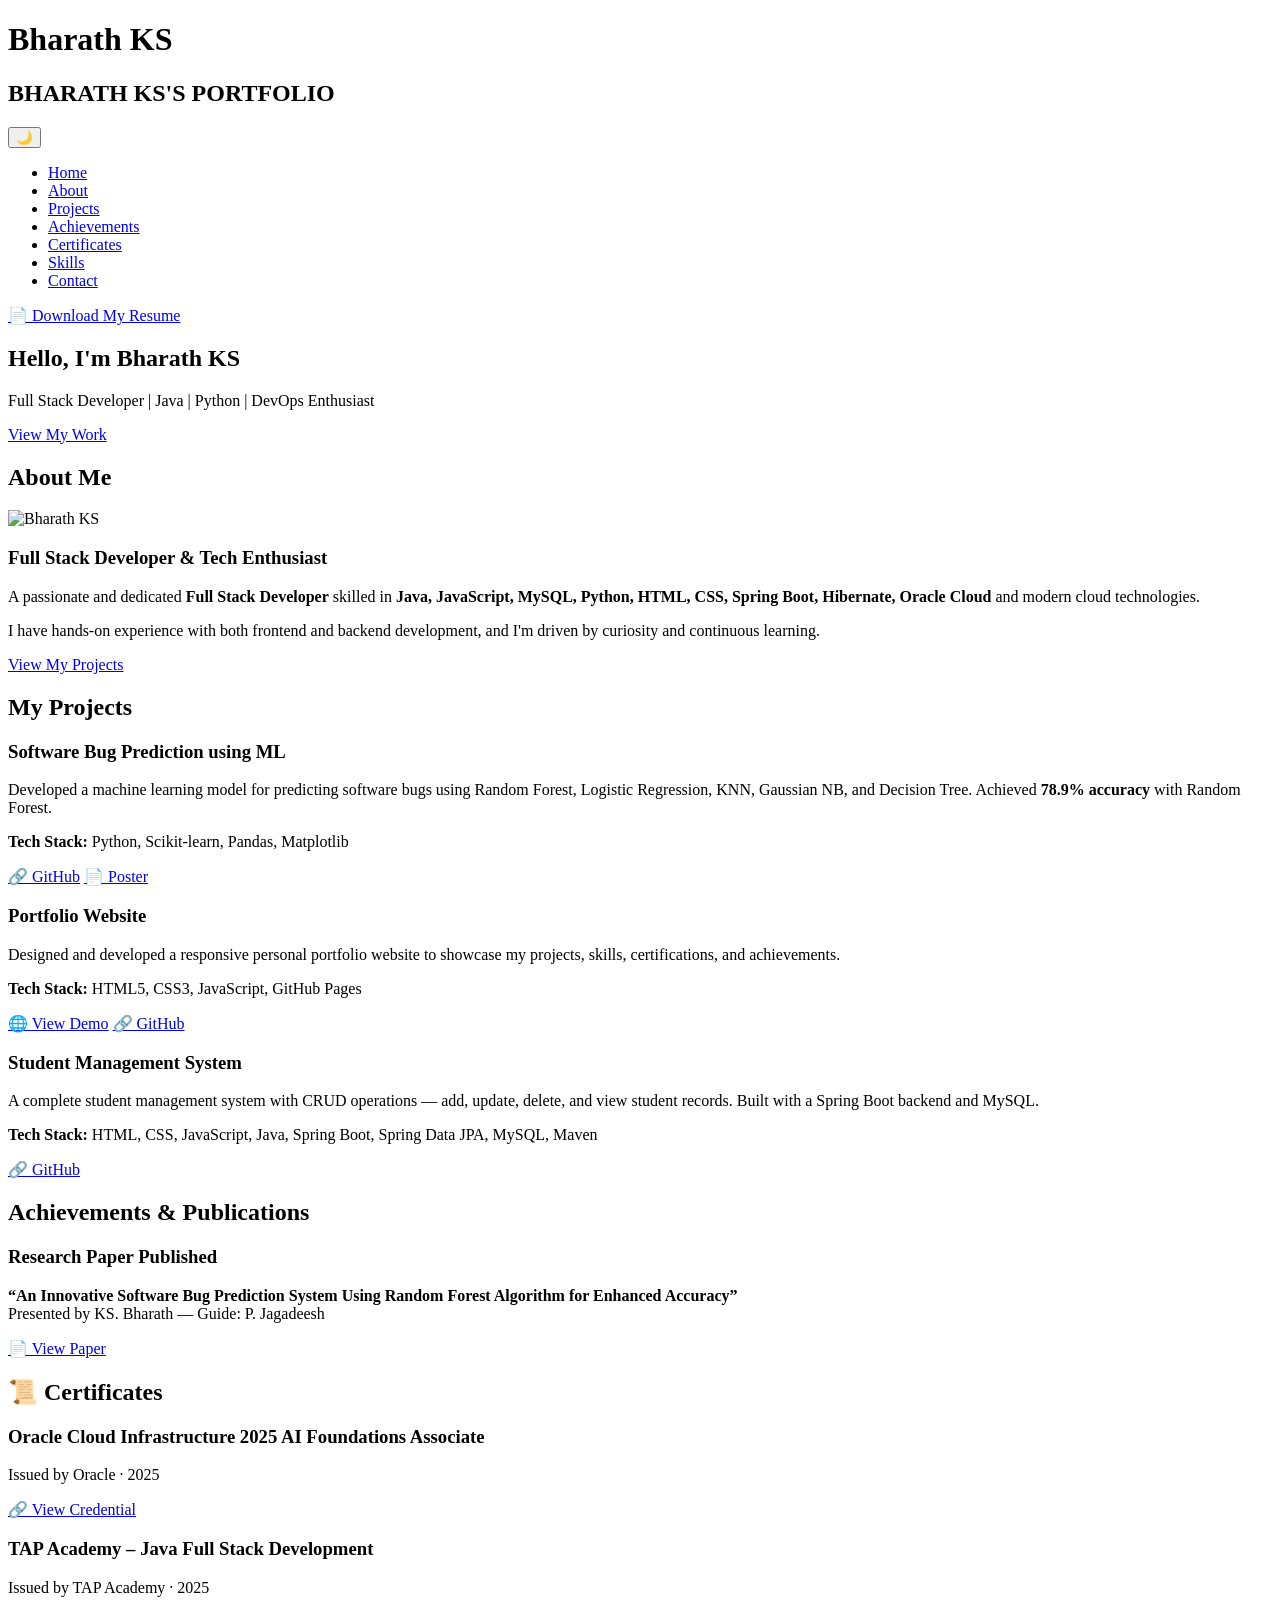
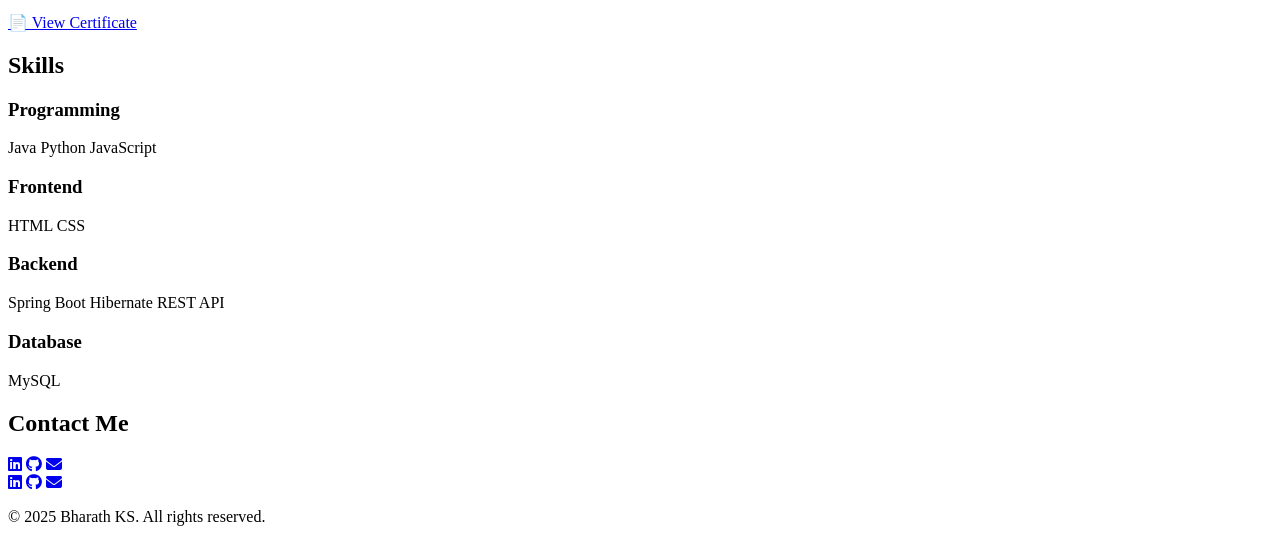
==== index.html @ 5dd4c8ee "Update and rename Assets/Index.html to index.html" ====
<!DOCTYPE html>
<html lang="en">
<head>
  <meta charset="UTF-8" />
  <meta name="viewport" content="width=device-width, initial-scale=1.0"/>
  <title>Bharath KS Portfolio</title>
  <link rel="stylesheet" href="styles.css">
  <link rel="stylesheet" href="https://cdnjs.cloudflare.com/ajax/libs/font-awesome/6.5.0/css/all.min.css">
</head>

<body>
  <!-- Preloader -->
  <div id="preloader">
    <h1 class="gradient-text gradient-glow">Bharath KS</h1>
  </div>

  <!-- Header -->
  <header>
    <nav>
      <div class="nav-left">
        <h2 class="logo">BHARATH KS'S PORTFOLIO</h2>
        <button id="theme-toggle" class="theme-btn">🌙</button>
      </div>
      <ul>
        <li><a href="#hero">Home</a></li>
        <li><a href="#about">About</a></li>
        <li><a href="#projects">Projects</a></li>
        <li><a href="#achievements">Achievements</a></li>
        <li><a href="#certificates">Certificates</a></li>
        <li><a href="#skills">Skills</a></li>
        <li><a href="#contact">Contact</a></li>
      </ul>
    </nav>
  </header>

  <!-- Hero Section -->
  <section id="hero" class="reveal">
    <div class="floating-bg"></div>
    <div class="particles"></div>

    <a href="https://raw.githubusercontent.com/Bharathksb/Portifolio/main/Assets/resume%20.pdf" class="btn" download>📄 Download My Resume</a>

    <h1>Hello, I'm <span>Bharath KS</span></h1>
    <p>Full Stack Developer | Java | Python | DevOps Enthusiast</p>
    <a href="#projects" class="btn">View My Work</a>
  </section>

  <!-- About (NO animated section-bg) -->
  <section id="about" class="reveal">
    <h2 class="gradient-text">About Me</h2>
    <div class="about-wrapper tilt">
      <div class="about-img">
        <img src="https://raw.githubusercontent.com/Bharathksb/Portifolio/main/Assets/WhatsApp%20Image%202025-11-21%20at%2012.50.10_729240c5.jpg" alt="Bharath KS">
      </div>
      <div class="about-content">
        <h3>Full Stack Developer & Tech Enthusiast</h3>
        <p>
          A passionate and dedicated <strong>Full Stack Developer</strong> skilled in
          <strong>Java, JavaScript, MySQL, Python, HTML, CSS, Spring Boot, Hibernate, Oracle Cloud</strong>
          and modern cloud technologies.
        </p>
        <p>
          I have hands-on experience with both frontend and backend development, and I'm driven by curiosity and continuous learning.
        </p>
        <a class="about-btn" href="#projects">View My Projects</a>
      </div>
    </div>
  </section>

  <!-- Projects (animated background) -->
  <section id="projects" class="reveal section-animated-bg">
    <h2 class="gradient-text">My Projects</h2>
    <div class="projects-grid">
      <div class="project-card tilt">
        <h3 class="project-title">Software Bug Prediction using ML</h3>
        <p class="project-desc">
          Developed a machine learning model for predicting software bugs using Random Forest, Logistic Regression, KNN, Gaussian NB, and Decision Tree.
          Achieved <strong>78.9% accuracy</strong> with Random Forest.
        </p>
        <p class="project-tech"><strong>Tech Stack:</strong> Python, Scikit-learn, Pandas, Matplotlib</p>
        <div class="project-links">
          <a href="#" target="_blank">🔗 GitHub</a>
          <a href="https://cdn.jsdelivr.net/gh/Bharathksb/project-poster/Bharath%20ks%20191911090.pdf" target="_blank" rel="noopener noreferrer">📄 Poster</a>
        </div>
      </div>

      <div class="project-card tilt">
        <h3 class="project-title">Portfolio Website</h3>
        <p class="project-desc">
          Designed and developed a responsive personal portfolio website to showcase my projects, skills, certifications, and achievements.
        </p>
        <p class="project-tech"><strong>Tech Stack:</strong> HTML5, CSS3, JavaScript, GitHub Pages</p>
        <div class="project-links">
          <a href="https://bharathksb.github.io/Portifolio/" target="_blank">🌐 View Demo</a>
          <a href="https://github.com/Bharathksb/Portifolio" target="_blank">🔗 GitHub</a>
        </div>
      </div>

      <div class="project-card tilt">
        <h3 class="project-title">Student Management System</h3>
        <p class="project-desc">
          A complete student management system with CRUD operations — add, update, delete, and view student records. Built with a Spring Boot backend and MySQL.
        </p>
        <p class="project-tech"><strong>Tech Stack:</strong> HTML, CSS, JavaScript, Java, Spring Boot, Spring Data JPA, MySQL, Maven</p>
        <div class="project-links">
          <a href="https://github.com/Bharathksb/student-management-system" target="_blank">🔗 GitHub</a>
        </div>
      </div>
    </div>
  </section>

  <!-- Achievements (animated background) -->
  <section id="achievements" class="reveal section-animated-bg">
    <h2 class="gradient-text">Achievements & Publications</h2>
    <div class="achievements-list">
      <div class="achievement-card tilt">
        <h3>Research Paper Published</h3>
        <p>
          <strong>“An Innovative Software Bug Prediction System Using Random Forest Algorithm for Enhanced Accuracy”</strong><br>
          Presented by KS. Bharath — Guide: P. Jagadeesh
        </p>
        <a href="https://cdn.jsdelivr.net/gh/Bharathksb/final-year-paper-presentation/paper%20presenatation.pdf" target="_blank">📄 View Paper</a>
      </div>
    </div>
  </section>

  <!-- Certificates (animated background) -->
  <section id="certificates" class="reveal section-animated-bg">
    <h2 class="section-title">📜 Certificates</h2>
    <div class="certificates-grid">
      <div class="certificate-card tilt">
        <h3>Oracle Cloud Infrastructure 2025 AI Foundations Associate</h3>
        <p>Issued by Oracle · 2025</p>
        <a href="https://catalog-education.oracle.com/pls/certview/sharebadge?id=D004F9D6E16A82707DEFC0002E5AE96B21A67E982A625D5447499EF19A21D7B6" target="_blank">🔗 View Credential</a>
      </div>

      <div class="certificate-card tilt">
        <h3>TAP Academy – Java Full Stack Development</h3>
        <p>Issued by TAP Academy · 2025</p>
        <a href="https://cdn.jsdelivr.net/gh/Bharathksb/tap-academy-/Bharath%20K%20S%20%20fswd%20certificate%20.pdf" target="_blank">📄 View Certificate</a>
      </div>
    </div>
  </section>

  <!-- Skills (animated background) -->
  <section id="skills" class="reveal section-animated-bg">
    <h2 class="gradient-text">Skills</h2>
    <div class="skills-wrapper">
      <div class="skill-group">
        <h3>Programming</h3>
        <span>Java</span>
        <span>Python</span>
        <span>JavaScript</span>
      </div>

      <div class="skill-group">
        <h3>Frontend</h3>
        <span>HTML</span>
        <span>CSS</span>
      </div>

      <div class="skill-group">
        <h3>Backend</h3>
        <span>Spring Boot</span>
        <span>Hibernate</span>
        <span>REST API</span>
      </div>

      <div class="skill-group">
        <h3>Database</h3>
        <span>MySQL</span>
      </div>
    </div>
  </section>

  <!-- Contact (animated background) -->
  <section id="contact" class="reveal section-animated-bg">
    <h2 class="gradient-text">Contact Me</h2>
    <div class="social-links">
      <a href="https://www.linkedin.com/in/ks-bharath/" target="_blank"><i class="fab fa-linkedin"></i></a>
      <a href="https://github.com/Bharathksb" target="_blank"><i class="fab fa-github"></i></a>
      <a href="mailto:bharathks98408@gmail.com" target="_blank"><i class="fas fa-envelope"></i></a>
    </div>
  </section>

  <!-- Floating Sidebar -->
  <div class="social-sidebar">
    <a href="https://www.linkedin.com/in/ks-bharath/" target="_blank"><i class="fab fa-linkedin"></i></a>
    <a href="https://github.com/Bharathksb" target="_blank"><i class="fab fa-github"></i></a>
    <a href="mailto:bharathks98408@gmail.com" target="_blank"><i class="fas fa-envelope"></i></a>
  </div>

  <!-- Footer -->
  <footer>
    <p>&copy; 2025 Bharath KS. All rights reserved.</p>
  </footer>

  <script src="script.js"></script>
</body>
</html>
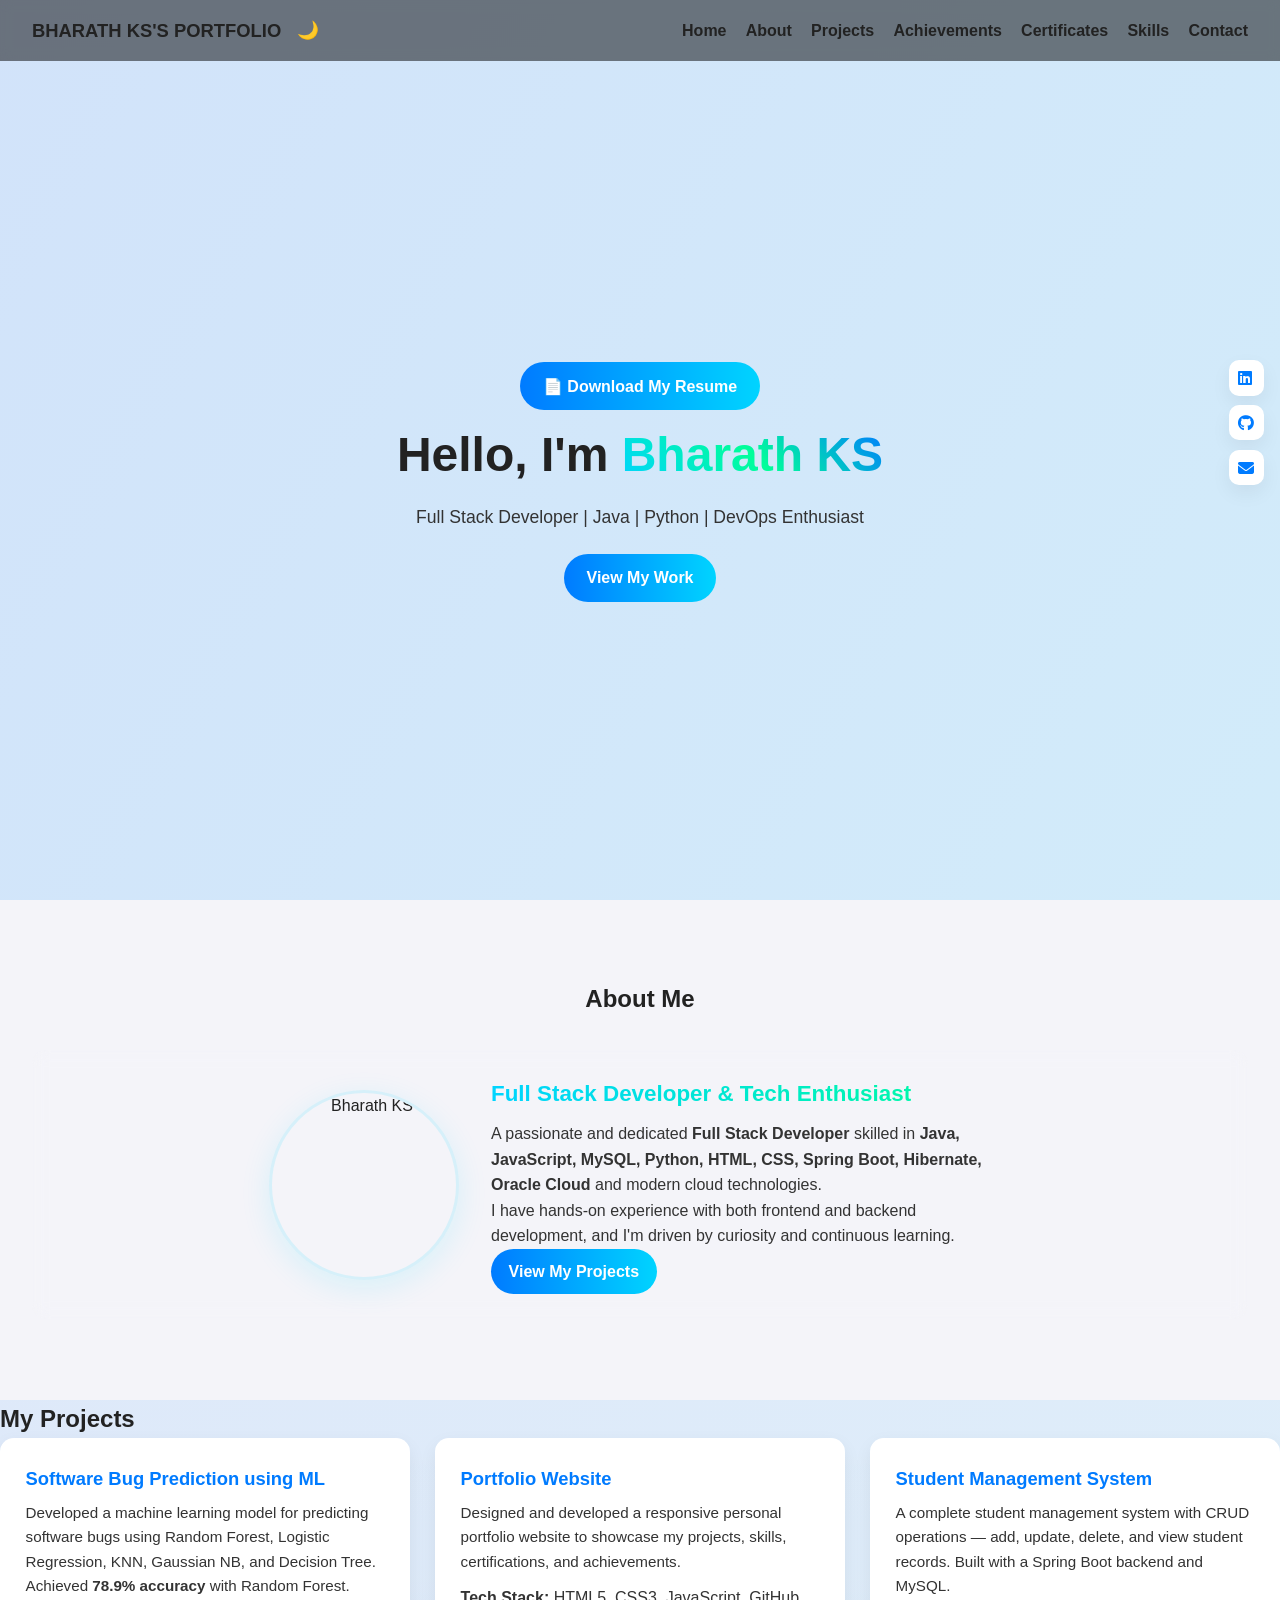
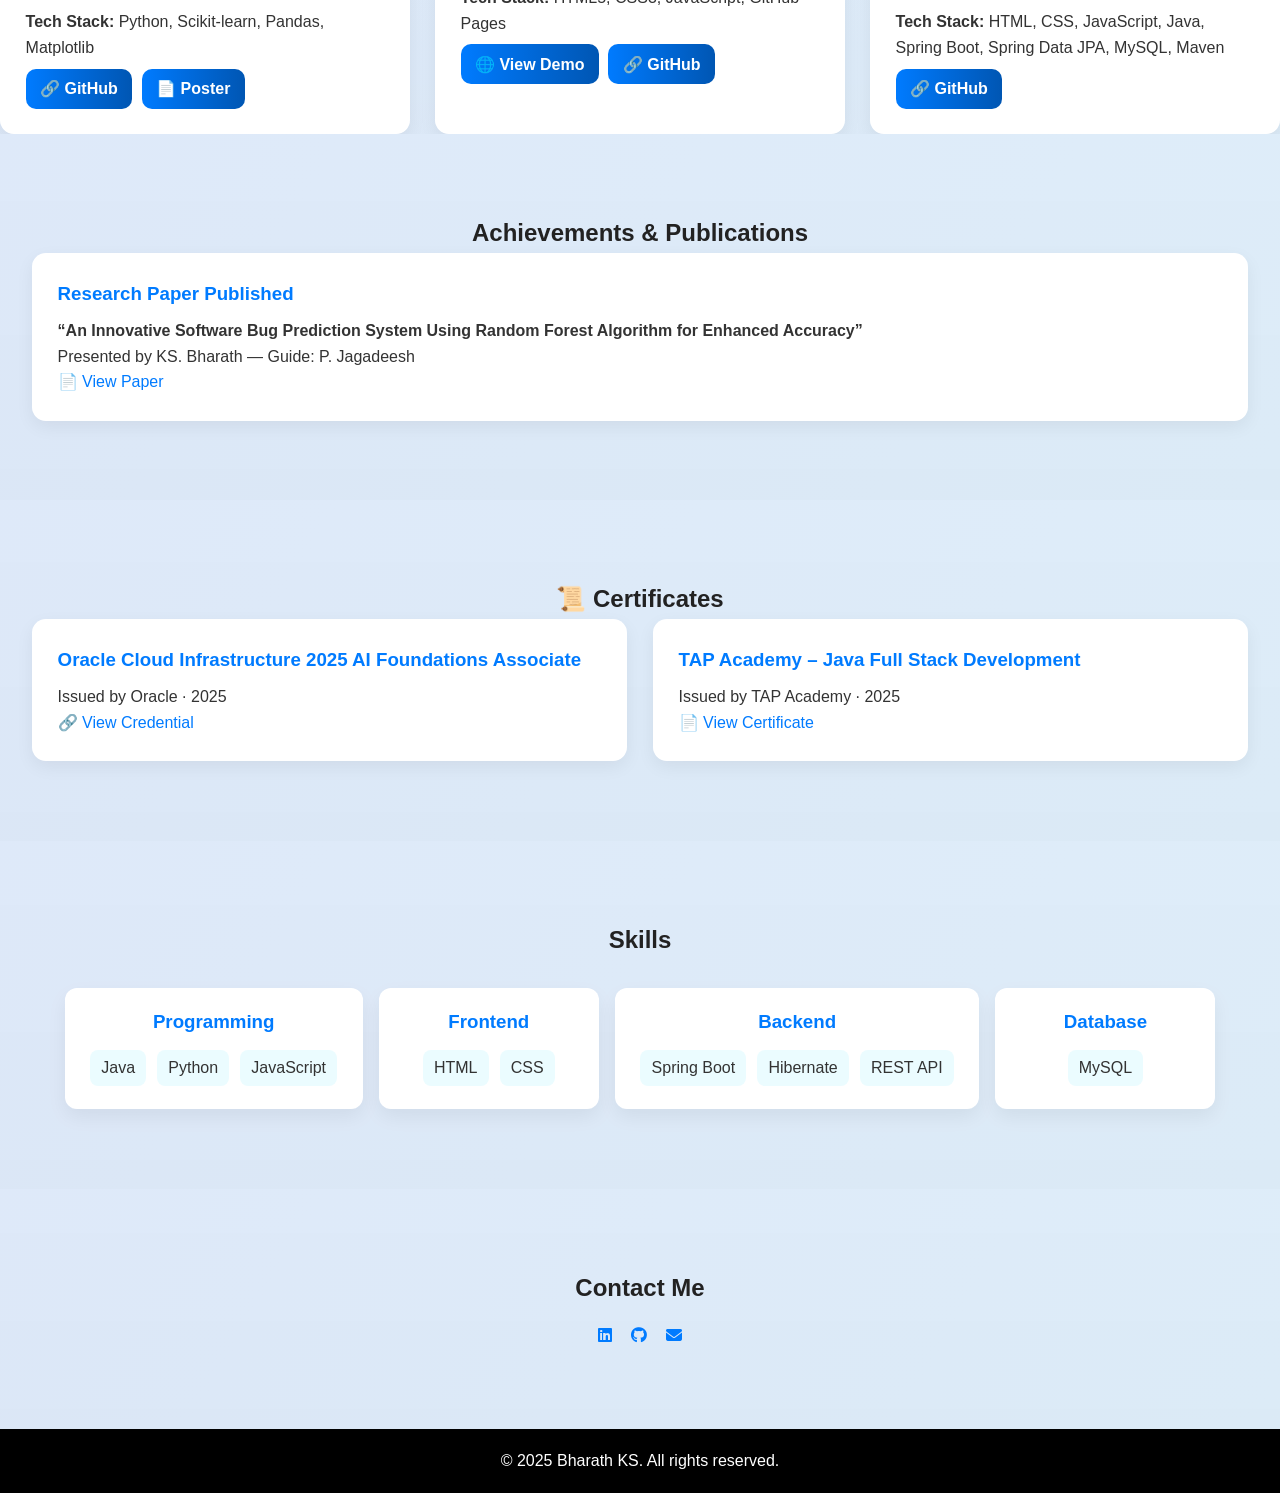
==== commit ccb401e0: "Fix HTML encoding issues in index.html" ====
--- a/index.html
+++ b/index.html
@@ -38,7 +38,7 @@
     <div class="floating-bg"></div>
     <div class="particles"></div>
 
-    <a href="https://raw.githubusercontent.com/Bharathksb/Portifolio/main/Assets/resume%20.pdf" class="btn" download>📄 Download My Resume</a>
+    <a href="https://raw.githubusercontent.com/Bharathksb/Portifolio/main/Assets/Resume%20.pdf" class="btn" download>📄 Download My Resume</a>
 
     <h1>Hello, I'm <span>Bharath KS</span></h1>
     <p>Full Stack Developer | Java | Python | DevOps Enthusiast</p>
@@ -198,3 +198,4 @@
   <script src="script.js"></script>
 </body>
 </html>
+
--- a/styles.css
+++ b/styles.css
@@ -0,0 +1,153 @@
+/* =========================
+   Reset & Base Styles
+   ========================= */
+* { margin: 0; padding: 0; box-sizing: border-box; }
+body {
+  font-family: "Poppins", "Arial", sans-serif;
+  background: var(--bg);
+  color: var(--text);
+  line-height: 1.6;
+  overflow-x: hidden;
+  transition: background 0.4s, color 0.4s;
+}
+a { color: var(--accent); text-decoration: none; transition: color 0.3s ease; }
+a:hover { color: var(--accent-hover); }
+
+/* Theme Variables */
+:root {
+  --bg: #f4f4f9;
+  --text: #222;
+  --accent: #007bff;
+  --accent-hover: #0056b3;
+  --card-bg: #fff;
+  --card-text: #333;
+}
+body.dark-theme {
+  --bg: #0a0a0a;
+  --text: #f1f5f9;
+  --accent: #00d4ff;
+  --accent-hover: #00ff99;
+  --card-bg: rgba(255,255,255,0.04);
+  --card-text: #e6eef6;
+}
+
+/* Header */
+header {
+  position: fixed; top: 0; left: 0; width: 100%; z-index: 50;
+  background: rgba(0,0,0,0.5); backdrop-filter: blur(6px);
+}
+nav { display:flex; justify-content:space-between; align-items:center; padding:1rem 2rem; }
+nav ul { display:flex; gap:1.2rem; list-style:none; }
+nav ul li a { color: var(--text); font-weight:600; }
+.nav-left { display:flex; align-items:center; gap:1rem; }
+.logo { font-size:1.15rem; font-weight:700; color:var(--text); }
+.theme-btn { font-size:1.1rem; background:none; border:none; cursor:pointer; color:inherit; }
+
+/* Hero */
+#hero {
+  position:relative; height:100vh; display:flex; flex-direction:column;
+  justify-content:center; align-items:center; text-align:center; overflow:hidden;
+  padding-top:4rem;
+}
+#hero h1 { font-size:3rem; margin-bottom:0.6rem; }
+#hero h1 span {
+  background: linear-gradient(45deg,#00d4ff,#00ff99,#007bff);
+  -webkit-background-clip:text; -webkit-text-fill-color:transparent; animation:gradientText 6s ease infinite;
+}
+#hero p { font-size:1.1rem; margin-bottom:1rem; color:var(--card-text); }
+.btn { padding:0.7rem 1.4rem; border-radius:40px; color:#fff; background:linear-gradient(90deg,#007bff,#00d4ff); font-weight:700; text-decoration:none; margin:0.4rem; display:inline-block; }
+.btn:hover { transform:scale(1.03); }
+
+/* gradient floating bg (hero) */
+.floating-bg { position:absolute; top:0; left:0; width:100%; height:100%; background:linear-gradient(120deg,#007bff,#00d4ff,#00ff99); background-size:300% 300%; animation:gradientMove 12s ease infinite; opacity:0.14; z-index:-2; }
+.particles { position:absolute; inset:0; pointer-events:none; z-index:-1; }
+
+/* Projects / Cards base */
+.projects-grid, .certificates-grid, .achievements-list { display:grid; gap:1.6rem; grid-template-columns: repeat(auto-fit, minmax(280px,1fr)); align-items:stretch; }
+.project-card, .certificate-card, .achievement-card {
+  background: var(--card-bg); color:var(--card-text); padding:1.6rem; border-radius:14px; box-shadow:0 6px 18px rgba(0,0,0,0.06); transition:transform .25s ease, box-shadow .25s ease; text-align:left;
+}
+.project-card:hover, .certificate-card:hover, .achievement-card:hover { transform:translateY(-8px); box-shadow:0 25px 60px rgba(0,212,255,0.12); }
+
+/* Project inner */
+.project-title { color:var(--accent); margin-bottom:0.5rem; font-size:1.15rem; }
+.project-desc { font-size:0.95rem; margin-bottom:0.7rem; color:var(--card-text); }
+.project-links { margin-top:0.5rem; display:flex; gap:0.6rem; flex-wrap:wrap; }
+.project-links a { padding:0.45rem 0.9rem; border-radius:10px; background:linear-gradient(90deg,var(--accent),var(--accent-hover)); color:#fff; font-weight:700; }
+
+/* Achievements updated */
+#achievements { text-align:center; padding:5rem 2rem; }
+.achievement-card h3 { color:var(--accent); margin-bottom:0.6rem; }
+
+/* Certificates */
+#certificates { text-align:center; padding:5rem 2rem; }
+.certificate-card h3 { color:var(--accent); margin-bottom:0.6rem; }
+
+/* About */
+#about { padding:5rem 2rem; text-align:center; }
+.about-wrapper {
+  margin-top:2rem; display:flex; gap:2rem; align-items:center; justify-content:center; flex-wrap:wrap;
+  background: rgba(255,255,255,0.03); padding:1.6rem; border-radius:14px; backdrop-filter: blur(8px);
+}
+.about-img { display:flex; justify-content:center; align-items:center; }
+.about-img img { width:190px; height:190px; object-fit:cover; border-radius:50%; border:3px solid rgba(0,212,255,0.12); box-shadow:0 8px 30px rgba(0,212,255,0.12); }
+.about-content { max-width:520px; text-align:left; color:var(--card-text); }
+.about-content h3 { font-size:1.4rem; margin-bottom:0.6rem; background:linear-gradient(90deg,#00d4ff,#00ff99); -webkit-background-clip:text; -webkit-text-fill-color:transparent; }
+
+/* About button */
+.about-btn { display:inline-block; padding:0.6rem 1.1rem; border-radius:40px; background:linear-gradient(90deg,#007bff,#00d4ff); color:#fff; font-weight:700; }
+
+/* Skills (side-by-side groups) */
+#skills { padding:5rem 2rem; text-align:center; }
+.skills-wrapper { margin-top:1.8rem; display:flex; flex-wrap:wrap; justify-content:center; gap:1rem; }
+.skill-group { min-width:220px; background:var(--card-bg); padding:1.2rem 1.4rem; border-radius:12px; box-shadow:0 8px 20px rgba(0,0,0,0.06); text-align:center; transition:transform .25s ease; }
+.skill-group:hover { transform:translateY(-6px); box-shadow:0 20px 40px rgba(0,212,255,0.08); }
+.skill-group h3 { color:var(--accent); margin-bottom:0.6rem; }
+.skill-group span { display:inline-block; margin:0.2rem; padding:0.35rem 0.7rem; border-radius:8px; background:rgba(0,212,255,0.08); color:var(--card-text); }
+
+/* Contact */
+#contact { padding:5rem 2rem; text-align:center; }
+.social-links { display:flex; gap:1.2rem; justify-content:center; margin-top:1rem; }
+
+/* floating sidebar */
+.social-sidebar { position:fixed; right:1rem; top:40%; display:flex; flex-direction:column; gap:0.6rem; z-index:40; }
+.social-sidebar a { display:inline-flex; background:var(--card-bg); padding:0.6rem; border-radius:10px; box-shadow:0 8px 20px rgba(0,0,0,0.06); }
+
+/* Footer */
+footer { text-align:center; padding:1.2rem; background:#000; color:#fff; }
+
+/* Tilt helper */
+.tilt { transition: transform 0.18s ease-out, box-shadow 0.25s ease; will-change: transform; }
+
+/* Reveal (intersection) */
+.reveal { opacity:0; transform: translateY(12px); transition: all .6s cubic-bezier(.2,.9,.35,1); }
+.reveal.active { opacity:1; transform: translateY(0); }
+
+/* =========================
+   OPTION 1 — Flowing Gradient Background (Sections)
+   Apply by adding class `section-animated-bg` to sections
+   ========================= */
+.section-animated-bg { position:relative; overflow:hidden; z-index:1; }
+.section-animated-bg::before {
+  content:""; position:absolute; inset:0; z-index:-2;
+  background: linear-gradient(120deg, #007bff, #00d4ff, #00ff99); background-size:400% 400%;
+  animation: gradientMove 14s ease infinite; opacity:0.09;
+}
+
+/* subtle darker overlay so text is readable */
+.section-animated-bg::after {
+  content:""; position:absolute; inset:0; z-index:-1; background:linear-gradient(to bottom, rgba(255,255,255,0.00), rgba(0,0,0,0.01));
+}
+
+/* Animations */
+@keyframes gradientMove { 0% { background-position:0% 50%; } 50% { background-position:100% 50%; } 100% { background-position:0% 50%; } }
+@keyframes gradientText { 0%{background-position:0% 50%} 50%{background-position:100% 50%} 100%{background-position:0% 50%} }
+
+/* Responsive */
+@media (max-width: 900px) {
+  #hero h1 { font-size:2rem; }
+  nav ul { display:none; } /* you can add a mobile menu later */
+  .about-content, .project-card, .certificate-card { text-align:center; }
+  .about-content { text-align:center; }
+  .skills-wrapper { flex-direction:column; align-items:center; }
+}
